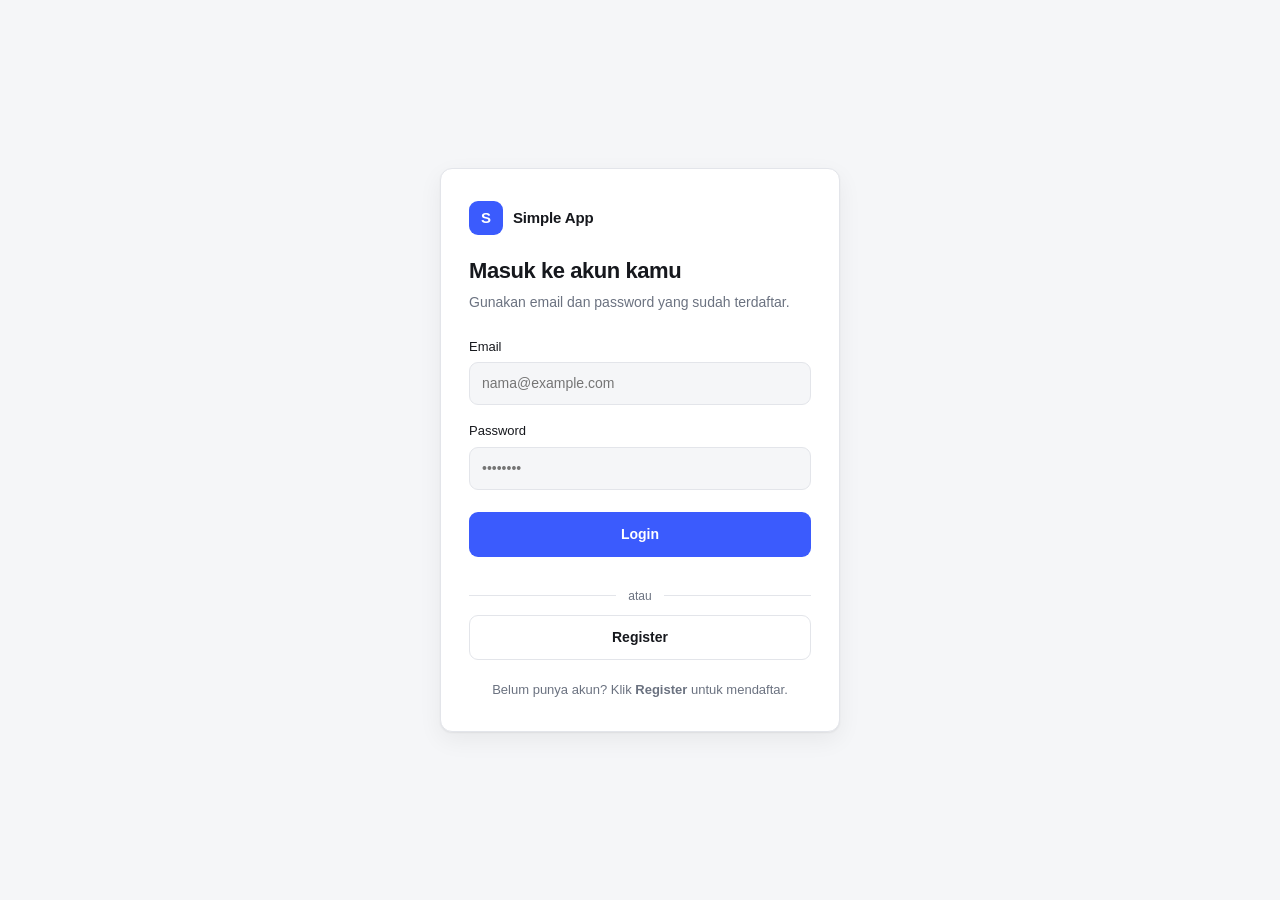
==== home.html @ a9358f08 "Add simple login, register and homepage Static prototype with three pages: login (email + password)," ====
<!doctype html>
<html lang="id">
<head>
  <meta charset="utf-8">
  <meta name="viewport" content="width=device-width, initial-scale=1">
  <title>Homepage — Simple App</title>
  <link rel="stylesheet" href="css/style.css">
</head>
<body>
  <header class="topbar">
    <div class="topbar-inner">
      <div class="brand">
        <div class="brand-mark">S</div>
        <div class="brand-name">Simple App</div>
      </div>
      <button type="button" class="btn-logout" id="logout-btn">Logout</button>
    </div>
  </header>

  <main class="page">
    <section class="hero">
      <h1>Halo, <span id="user-name">pengguna</span> 👋</h1>
      <p>Kamu login sebagai <span id="user-email">—</span>.</p>
    </section>

    <section class="grid">
      <div class="tile">
        <p class="stat">12</p>
        <h2>Tugas aktif</h2>
        <p>Pekerjaan yang sedang berjalan minggu ini.</p>
      </div>
      <div class="tile">
        <p class="stat">4</p>
        <h2>Notifikasi</h2>
        <p>Pesan baru yang belum kamu baca.</p>
      </div>
      <div class="tile">
        <p class="stat">98%</p>
        <h2>Uptime</h2>
        <p>Ketersediaan layanan 30 hari terakhir.</p>
      </div>
    </section>

    <section class="grid">
      <div class="tile">
        <h2>Profil</h2>
        <p>Atur nama, email, dan preferensi akun kamu.</p>
      </div>
      <div class="tile">
        <h2>Pengaturan</h2>
        <p>Kelola keamanan, notifikasi, dan tampilan.</p>
      </div>
      <div class="tile">
        <h2>Bantuan</h2>
        <p>Panduan singkat dan kontak dukungan.</p>
      </div>
    </section>

    <p class="note">
      Catatan: ini prototipe tampilan. Login dan registrasi disimpan di
      localStorage browser, bukan di server — belum aman untuk data nyata.
    </p>
  </main>

  <script src="js/auth.js"></script>
  <script>
    (function () {
      var user = Auth.requireAuth('index.html');
      if (!user) return;

      document.getElementById('user-name').textContent = user.name;
      document.getElementById('user-email').textContent = user.email;

      document.getElementById('logout-btn').addEventListener('click', function () {
        Auth.logout();
        location.replace('index.html');
      });
    })();
  </script>
</body>
</html>
---- css/style.css ----
/* ---------- Design tokens ---------- */
:root {
  --bg: #f5f6f8;
  --surface: #ffffff;
  --border: #e3e5ea;
  --text: #16181d;
  --text-muted: #6b7280;
  --accent: #3b5bfd;
  --accent-hover: #2f4ae0;
  --accent-soft: #eef1ff;
  --danger: #c0392b;
  --danger-soft: #fdecea;
  --success: #1e7d55;
  --success-soft: #e6f5ee;
  --radius: 12px;
  --shadow: 0 1px 2px rgba(16, 18, 24, .06), 0 8px 24px rgba(16, 18, 24, .06);
  --font: -apple-system, BlinkMacSystemFont, "Segoe UI", Roboto, Helvetica, Arial, sans-serif;
}

@media (prefers-color-scheme: dark) {
  :root:not([data-theme="light"]) {
    --bg: #101216;
    --surface: #181b21;
    --border: #272b34;
    --text: #f2f3f5;
    --text-muted: #9aa1ad;
    --accent: #7d93ff;
    --accent-hover: #93a6ff;
    --accent-soft: #1d2233;
    --danger: #ff8a7a;
    --danger-soft: #2d1b1a;
    --success: #6fd6a8;
    --success-soft: #16281f;
    --shadow: 0 1px 2px rgba(0, 0, 0, .4), 0 8px 24px rgba(0, 0, 0, .35);
  }
}

:root[data-theme="dark"] {
  --bg: #101216;
  --surface: #181b21;
  --border: #272b34;
  --text: #f2f3f5;
  --text-muted: #9aa1ad;
  --accent: #7d93ff;
  --accent-hover: #93a6ff;
  --accent-soft: #1d2233;
  --danger: #ff8a7a;
  --danger-soft: #2d1b1a;
  --success: #6fd6a8;
  --success-soft: #16281f;
  --shadow: 0 1px 2px rgba(0, 0, 0, .4), 0 8px 24px rgba(0, 0, 0, .35);
}

* { box-sizing: border-box; }

body {
  margin: 0;
  min-height: 100vh;
  background: var(--bg);
  color: var(--text);
  font-family: var(--font);
  font-size: 15px;
  line-height: 1.5;
  -webkit-font-smoothing: antialiased;
}

a { color: var(--accent); text-decoration: none; }
a:hover { text-decoration: underline; }

/* ---------- Auth pages ---------- */
.auth-wrap {
  min-height: 100vh;
  display: flex;
  align-items: center;
  justify-content: center;
  padding: 32px 16px;
}

.card {
  width: 100%;
  max-width: 400px;
  background: var(--surface);
  border: 1px solid var(--border);
  border-radius: var(--radius);
  box-shadow: var(--shadow);
  padding: 32px 28px;
}

.brand {
  display: flex;
  align-items: center;
  gap: 10px;
  margin-bottom: 22px;
}

.brand-mark {
  width: 34px;
  height: 34px;
  border-radius: 9px;
  background: var(--accent);
  color: #fff;
  display: grid;
  place-items: center;
  font-weight: 700;
  font-size: 15px;
}

.brand-name { font-weight: 600; letter-spacing: -.01em; }

h1 {
  font-size: 22px;
  line-height: 1.3;
  margin: 0 0 6px;
  letter-spacing: -.02em;
}

.subtitle {
  margin: 0 0 24px;
  color: var(--text-muted);
  font-size: 14px;
}

.field { margin-bottom: 16px; }

label {
  display: block;
  font-size: 13px;
  font-weight: 500;
  margin-bottom: 6px;
}

input[type="email"],
input[type="password"],
input[type="text"] {
  width: 100%;
  padding: 10px 12px;
  font: inherit;
  font-size: 14px;
  color: var(--text);
  background: var(--bg);
  border: 1px solid var(--border);
  border-radius: 9px;
  transition: border-color .15s, box-shadow .15s;
}

input:focus {
  outline: none;
  border-color: var(--accent);
  box-shadow: 0 0 0 3px var(--accent-soft);
}

.hint {
  display: block;
  margin-top: 6px;
  font-size: 12px;
  color: var(--text-muted);
}

.btn {
  width: 100%;
  padding: 11px 16px;
  font: inherit;
  font-size: 14px;
  font-weight: 600;
  border-radius: 9px;
  border: 1px solid transparent;
  cursor: pointer;
  transition: background .15s, border-color .15s, color .15s;
}

.btn-primary { background: var(--accent); color: #fff; }
.btn-primary:hover { background: var(--accent-hover); }

.btn-secondary {
  background: transparent;
  color: var(--text);
  border-color: var(--border);
}
.btn-secondary:hover { border-color: var(--accent); color: var(--accent); }

.btn-row { display: grid; gap: 10px; margin-top: 22px; }

.divider {
  display: flex;
  align-items: center;
  gap: 12px;
  margin: 20px 0 0;
  color: var(--text-muted);
  font-size: 12px;
}
.divider::before,
.divider::after {
  content: "";
  flex: 1;
  height: 1px;
  background: var(--border);
}

.msg {
  display: none;
  margin-bottom: 18px;
  padding: 10px 12px;
  border-radius: 9px;
  font-size: 13px;
}
.msg.show { display: block; }
.msg.error { background: var(--danger-soft); color: var(--danger); }
.msg.success { background: var(--success-soft); color: var(--success); }

.footnote {
  margin: 20px 0 0;
  text-align: center;
  font-size: 13px;
  color: var(--text-muted);
}

/* ---------- Homepage ---------- */
.topbar {
  background: var(--surface);
  border-bottom: 1px solid var(--border);
  position: sticky;
  top: 0;
  z-index: 10;
}

.topbar-inner {
  max-width: 920px;
  margin: 0 auto;
  padding: 14px 16px;
  display: flex;
  align-items: center;
  justify-content: space-between;
  gap: 16px;
}

.topbar .brand { margin-bottom: 0; }

.btn-logout {
  width: auto;
  padding: 8px 14px;
  font-size: 13px;
  background: transparent;
  color: var(--text);
  border: 1px solid var(--border);
  border-radius: 8px;
  cursor: pointer;
  font-family: inherit;
  font-weight: 500;
}
.btn-logout:hover { border-color: var(--danger); color: var(--danger); }

main.page {
  max-width: 920px;
  margin: 0 auto;
  padding: 36px 16px 64px;
}

.hero h1 { font-size: 28px; margin-bottom: 8px; }
.hero p { color: var(--text-muted); margin: 0; }

.grid {
  display: grid;
  grid-template-columns: repeat(auto-fit, minmax(230px, 1fr));
  gap: 16px;
  margin-top: 28px;
}

.tile {
  background: var(--surface);
  border: 1px solid var(--border);
  border-radius: var(--radius);
  padding: 20px;
}

.tile h2 {
  font-size: 15px;
  margin: 0 0 6px;
  letter-spacing: -.01em;
}

.tile p {
  margin: 0;
  font-size: 14px;
  color: var(--text-muted);
}

.tile .stat {
  font-size: 26px;
  font-weight: 700;
  letter-spacing: -.02em;
  margin: 0 0 2px;
}

.note {
  margin-top: 28px;
  padding: 14px 16px;
  border-left: 3px solid var(--accent);
  background: var(--accent-soft);
  border-radius: 0 9px 9px 0;
  font-size: 13px;
  color: var(--text-muted);
}

@media (max-width: 480px) {
  .card { padding: 26px 20px; }
  .hero h1 { font-size: 23px; }
}
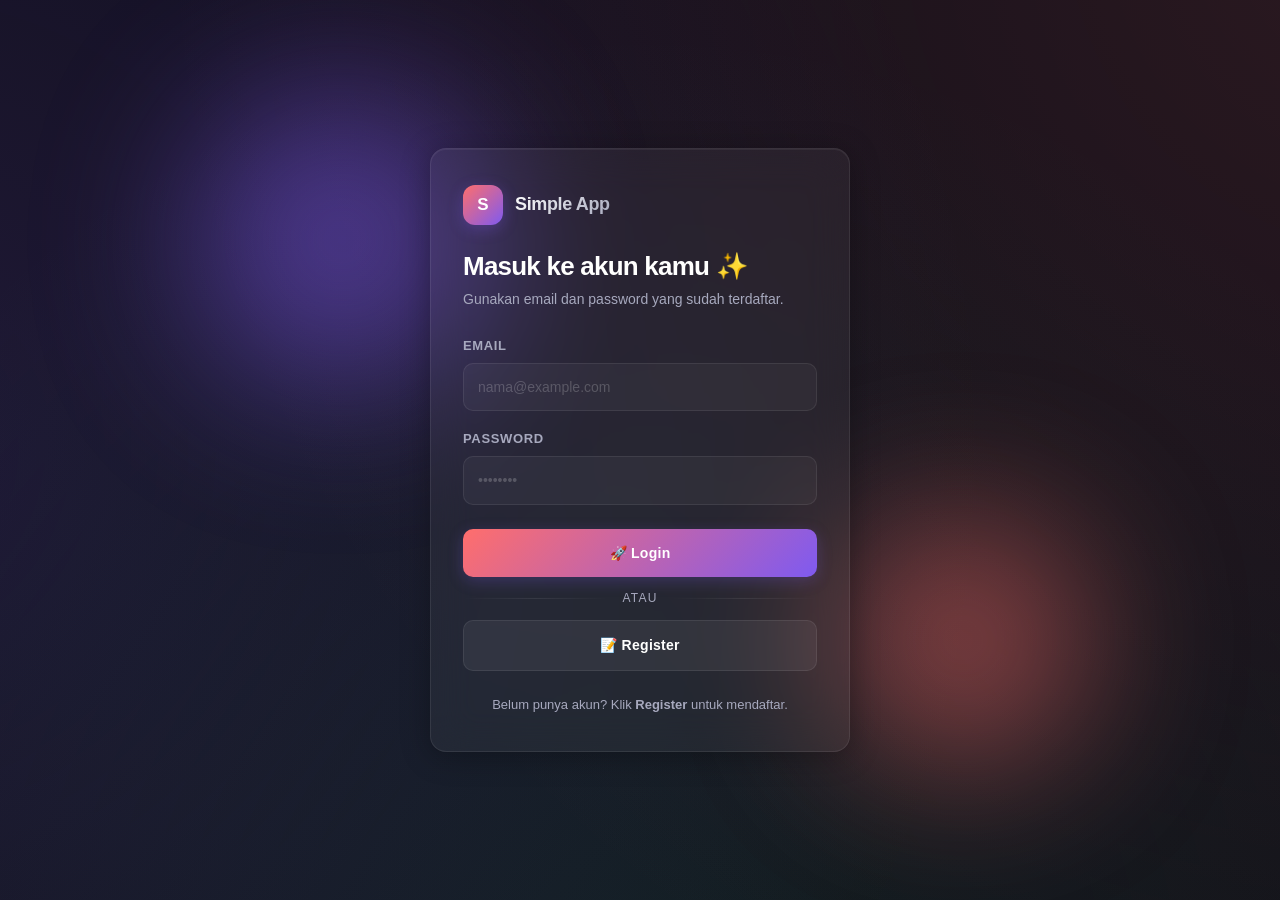
==== commit 4a69c6d9: "✨ Revamp UI: glassmorphism, animated gradients, micro-interactions" ====
--- a/home.html
+++ b/home.html
@@ -13,7 +13,7 @@
         <div class="brand-mark">S</div>
         <div class="brand-name">Simple App</div>
       </div>
-      <button type="button" class="btn-logout" id="logout-btn">Logout</button>
+      <button type="button" class="btn-logout" id="logout-btn">🚪 Logout</button>
     </div>
   </header>
 
@@ -26,38 +26,38 @@
     <section class="grid">
       <div class="tile">
         <p class="stat">12</p>
-        <h2>Tugas aktif</h2>
+        <h2>📋 Tugas aktif</h2>
         <p>Pekerjaan yang sedang berjalan minggu ini.</p>
       </div>
       <div class="tile">
         <p class="stat">4</p>
-        <h2>Notifikasi</h2>
+        <h2>🔔 Notifikasi</h2>
         <p>Pesan baru yang belum kamu baca.</p>
       </div>
       <div class="tile">
         <p class="stat">98%</p>
-        <h2>Uptime</h2>
+        <h2>⚡ Uptime</h2>
         <p>Ketersediaan layanan 30 hari terakhir.</p>
       </div>
     </section>
 
     <section class="grid">
       <div class="tile">
-        <h2>Profil</h2>
+        <h2>👤 Profil</h2>
         <p>Atur nama, email, dan preferensi akun kamu.</p>
       </div>
       <div class="tile">
-        <h2>Pengaturan</h2>
+        <h2>⚙️ Pengaturan</h2>
         <p>Kelola keamanan, notifikasi, dan tampilan.</p>
       </div>
       <div class="tile">
-        <h2>Bantuan</h2>
+        <h2>💬 Bantuan</h2>
         <p>Panduan singkat dan kontak dukungan.</p>
       </div>
     </section>
 
     <p class="note">
-      Catatan: ini prototipe tampilan. Login dan registrasi disimpan di
+      📌 Catatan: ini prototipe tampilan. Login dan registrasi disimpan di
       localStorage browser, bukan di server — belum aman untuk data nyata.
     </p>
   </main>
--- a/css/style.css
+++ b/css/style.css
@@ -1,55 +1,35 @@
 /* ---------- Design tokens ---------- */
 :root {
-  --bg: #f5f6f8;
-  --surface: #ffffff;
-  --border: #e3e5ea;
-  --text: #16181d;
-  --text-muted: #6b7280;
-  --accent: #3b5bfd;
-  --accent-hover: #2f4ae0;
-  --accent-soft: #eef1ff;
-  --danger: #c0392b;
-  --danger-soft: #fdecea;
-  --success: #1e7d55;
-  --success-soft: #e6f5ee;
-  --radius: 12px;
-  --shadow: 0 1px 2px rgba(16, 18, 24, .06), 0 8px 24px rgba(16, 18, 24, .06);
-  --font: -apple-system, BlinkMacSystemFont, "Segoe UI", Roboto, Helvetica, Arial, sans-serif;
-}
-
-@media (prefers-color-scheme: dark) {
-  :root:not([data-theme="light"]) {
-    --bg: #101216;
-    --surface: #181b21;
-    --border: #272b34;
-    --text: #f2f3f5;
-    --text-muted: #9aa1ad;
-    --accent: #7d93ff;
-    --accent-hover: #93a6ff;
-    --accent-soft: #1d2233;
-    --danger: #ff8a7a;
-    --danger-soft: #2d1b1a;
-    --success: #6fd6a8;
-    --success-soft: #16281f;
-    --shadow: 0 1px 2px rgba(0, 0, 0, .4), 0 8px 24px rgba(0, 0, 0, .35);
-  }
-}
-
-:root[data-theme="dark"] {
-  --bg: #101216;
-  --surface: #181b21;
-  --border: #272b34;
-  --text: #f2f3f5;
-  --text-muted: #9aa1ad;
-  --accent: #7d93ff;
-  --accent-hover: #93a6ff;
-  --accent-soft: #1d2233;
-  --danger: #ff8a7a;
-  --danger-soft: #2d1b1a;
-  --success: #6fd6a8;
-  --success-soft: #16281f;
-  --shadow: 0 1px 2px rgba(0, 0, 0, .4), 0 8px 24px rgba(0, 0, 0, .35);
-}
+  --bg: #0f0e17;
+  --surface: rgba(255, 255, 255, 0.06);
+  --surface-solid: #1a1a2e;
+  --border: rgba(255, 255, 255, 0.08);
+  --text: #fffffe;
+  --text-muted: #a7a9be;
+  --accent: #ff6e6c;
+  --accent-hover: #ff8a88;
+  --accent-soft: rgba(255, 110, 108, 0.12);
+  --secondary: #7f5af0;
+  --secondary-hover: #9b7bfc;
+  --secondary-soft: rgba(127, 90, 240, 0.12);
+  --danger: #ff6e6c;
+  --danger-soft: rgba(255, 110, 108, 0.12);
+  --success: #2cb67d;
+  --success-soft: rgba(44, 182, 125, 0.12);
+  --radius: 16px;
+  --radius-sm: 10px;
+  --shadow: 0 4px 30px rgba(0, 0, 0, 0.3);
+  --glass-blur: blur(20px);
+  --font: 'Inter', -apple-system, BlinkMacSystemFont, "Segoe UI", Roboto, Helvetica, Arial, sans-serif;
+
+  /* Gradient palette */
+  --grad-1: #ff6e6c;
+  --grad-2: #7f5af0;
+  --grad-3: #2cb67d;
+  --grad-4: #e45858;
+}
+
+@import url('https://fonts.googleapis.com/css2?family=Inter:wght@400;500;600;700;800&display=swap');
 
 * { box-sizing: border-box; }
 
@@ -60,12 +40,36 @@
   color: var(--text);
   font-family: var(--font);
   font-size: 15px;
-  line-height: 1.5;
+  line-height: 1.6;
   -webkit-font-smoothing: antialiased;
-}
-
-a { color: var(--accent); text-decoration: none; }
-a:hover { text-decoration: underline; }
+  overflow-x: hidden;
+}
+
+/* ---------- Animated background ---------- */
+body::before {
+  content: "";
+  position: fixed;
+  top: -50%;
+  left: -50%;
+  width: 200%;
+  height: 200%;
+  background:
+    radial-gradient(circle at 20% 50%, rgba(127, 90, 240, 0.15) 0%, transparent 50%),
+    radial-gradient(circle at 80% 20%, rgba(255, 110, 108, 0.12) 0%, transparent 50%),
+    radial-gradient(circle at 50% 80%, rgba(44, 182, 125, 0.1) 0%, transparent 50%);
+  animation: bgShift 15s ease-in-out infinite alternate;
+  z-index: -1;
+  pointer-events: none;
+}
+
+@keyframes bgShift {
+  0%   { transform: translate(0, 0) rotate(0deg); }
+  50%  { transform: translate(-5%, 3%) rotate(3deg); }
+  100% { transform: translate(3%, -5%) rotate(-2deg); }
+}
+
+a { color: var(--accent); text-decoration: none; transition: color .2s; }
+a:hover { color: var(--accent-hover); text-decoration: underline; }
 
 /* ---------- Auth pages ---------- */
 .auth-wrap {
@@ -74,79 +78,150 @@
   align-items: center;
   justify-content: center;
   padding: 32px 16px;
+  position: relative;
+}
+
+/* Floating orbs behind the card */
+.auth-wrap::before,
+.auth-wrap::after {
+  content: "";
+  position: absolute;
+  border-radius: 50%;
+  filter: blur(80px);
+  opacity: 0.5;
+  z-index: 0;
+  animation: float 8s ease-in-out infinite alternate;
+}
+
+.auth-wrap::before {
+  width: 300px;
+  height: 300px;
+  background: var(--secondary);
+  top: 10%;
+  left: 15%;
+}
+
+.auth-wrap::after {
+  width: 250px;
+  height: 250px;
+  background: var(--accent);
+  bottom: 15%;
+  right: 15%;
+  animation-delay: -4s;
+}
+
+@keyframes float {
+  0%   { transform: translate(0, 0) scale(1); }
+  100% { transform: translate(30px, -20px) scale(1.1); }
 }
 
 .card {
   width: 100%;
-  max-width: 400px;
-  background: var(--surface);
+  max-width: 420px;
+  background: rgba(255, 255, 255, 0.05);
+  backdrop-filter: var(--glass-blur);
+  -webkit-backdrop-filter: var(--glass-blur);
   border: 1px solid var(--border);
   border-radius: var(--radius);
-  box-shadow: var(--shadow);
-  padding: 32px 28px;
+  box-shadow:
+    var(--shadow),
+    inset 0 1px 0 rgba(255, 255, 255, 0.06);
+  padding: 36px 32px;
+  position: relative;
+  z-index: 1;
+  animation: cardIn 0.6s cubic-bezier(0.16, 1, 0.3, 1) forwards;
+  opacity: 0;
+  transform: translateY(20px);
+}
+
+@keyframes cardIn {
+  to { opacity: 1; transform: translateY(0); }
 }
 
 .brand {
   display: flex;
   align-items: center;
-  gap: 10px;
-  margin-bottom: 22px;
+  gap: 12px;
+  margin-bottom: 26px;
 }
 
 .brand-mark {
-  width: 34px;
-  height: 34px;
-  border-radius: 9px;
-  background: var(--accent);
+  width: 40px;
+  height: 40px;
+  border-radius: 12px;
+  background: linear-gradient(135deg, var(--accent) 0%, var(--secondary) 100%);
   color: #fff;
   display: grid;
   place-items: center;
+  font-weight: 800;
+  font-size: 17px;
+  box-shadow: 0 4px 15px rgba(127, 90, 240, 0.3);
+  transition: transform .3s cubic-bezier(0.34, 1.56, 0.64, 1);
+}
+
+.brand-mark:hover {
+  transform: rotate(-8deg) scale(1.1);
+}
+
+.brand-name {
   font-weight: 700;
-  font-size: 15px;
-}
-
-.brand-name { font-weight: 600; letter-spacing: -.01em; }
+  font-size: 18px;
+  letter-spacing: -.02em;
+  background: linear-gradient(135deg, var(--text) 0%, var(--text-muted) 100%);
+  -webkit-background-clip: text;
+  -webkit-text-fill-color: transparent;
+  background-clip: text;
+}
 
 h1 {
-  font-size: 22px;
-  line-height: 1.3;
+  font-size: 26px;
+  line-height: 1.2;
   margin: 0 0 6px;
-  letter-spacing: -.02em;
+  letter-spacing: -.03em;
+  font-weight: 800;
 }
 
 .subtitle {
-  margin: 0 0 24px;
+  margin: 0 0 26px;
   color: var(--text-muted);
   font-size: 14px;
 }
 
-.field { margin-bottom: 16px; }
+.field { margin-bottom: 18px; }
 
 label {
   display: block;
   font-size: 13px;
-  font-weight: 500;
+  font-weight: 600;
   margin-bottom: 6px;
+  color: var(--text-muted);
+  text-transform: uppercase;
+  letter-spacing: 0.05em;
 }
 
 input[type="email"],
 input[type="password"],
 input[type="text"] {
   width: 100%;
-  padding: 10px 12px;
+  padding: 12px 14px;
   font: inherit;
   font-size: 14px;
   color: var(--text);
-  background: var(--bg);
+  background: rgba(255, 255, 255, 0.04);
   border: 1px solid var(--border);
-  border-radius: 9px;
-  transition: border-color .15s, box-shadow .15s;
+  border-radius: var(--radius-sm);
+  transition: all .25s ease;
+}
+
+input::placeholder {
+  color: rgba(255, 255, 255, 0.2);
 }
 
 input:focus {
   outline: none;
-  border-color: var(--accent);
-  box-shadow: 0 0 0 3px var(--accent-soft);
+  border-color: var(--secondary);
+  box-shadow: 0 0 0 3px var(--secondary-soft), 0 0 20px rgba(127, 90, 240, 0.1);
+  background: rgba(255, 255, 255, 0.06);
 }
 
 .hint {
@@ -156,59 +231,107 @@
   color: var(--text-muted);
 }
 
+/* ---------- Buttons ---------- */
 .btn {
   width: 100%;
-  padding: 11px 16px;
+  padding: 13px 20px;
   font: inherit;
   font-size: 14px;
-  font-weight: 600;
-  border-radius: 9px;
-  border: 1px solid transparent;
+  font-weight: 700;
+  border-radius: var(--radius-sm);
+  border: none;
   cursor: pointer;
-  transition: background .15s, border-color .15s, color .15s;
-}
-
-.btn-primary { background: var(--accent); color: #fff; }
-.btn-primary:hover { background: var(--accent-hover); }
+  transition: all .25s cubic-bezier(0.34, 1.56, 0.64, 1);
+  position: relative;
+  overflow: hidden;
+  letter-spacing: 0.02em;
+}
+
+.btn::after {
+  content: "";
+  position: absolute;
+  inset: 0;
+  background: linear-gradient(rgba(255,255,255,0.15), transparent);
+  opacity: 0;
+  transition: opacity .25s;
+}
+
+.btn:hover::after { opacity: 1; }
+
+.btn-primary {
+  background: linear-gradient(135deg, var(--accent) 0%, var(--secondary) 100%);
+  color: #fff;
+  box-shadow: 0 4px 15px rgba(127, 90, 240, 0.25);
+}
+.btn-primary:hover {
+  transform: translateY(-2px);
+  box-shadow: 0 8px 25px rgba(127, 90, 240, 0.35);
+}
+.btn-primary:active {
+  transform: translateY(0);
+}
 
 .btn-secondary {
-  background: transparent;
+  background: rgba(255, 255, 255, 0.06);
   color: var(--text);
-  border-color: var(--border);
-}
-.btn-secondary:hover { border-color: var(--accent); color: var(--accent); }
-
-.btn-row { display: grid; gap: 10px; margin-top: 22px; }
+  border: 1px solid var(--border);
+}
+.btn-secondary:hover {
+  border-color: var(--secondary);
+  color: var(--secondary);
+  background: var(--secondary-soft);
+  transform: translateY(-2px);
+}
+
+.btn-row { display: grid; gap: 12px; margin-top: 24px; }
 
 .divider {
   display: flex;
   align-items: center;
-  gap: 12px;
-  margin: 20px 0 0;
+  gap: 14px;
+  margin: 0;
   color: var(--text-muted);
   font-size: 12px;
+  text-transform: uppercase;
+  letter-spacing: 0.1em;
 }
 .divider::before,
 .divider::after {
   content: "";
   flex: 1;
   height: 1px;
-  background: var(--border);
-}
-
+  background: linear-gradient(90deg, transparent, var(--border), transparent);
+}
+
+/* ---------- Messages ---------- */
 .msg {
   display: none;
-  margin-bottom: 18px;
-  padding: 10px 12px;
-  border-radius: 9px;
+  margin-bottom: 20px;
+  padding: 12px 14px;
+  border-radius: var(--radius-sm);
   font-size: 13px;
-}
-.msg.show { display: block; }
-.msg.error { background: var(--danger-soft); color: var(--danger); }
-.msg.success { background: var(--success-soft); color: var(--success); }
+  font-weight: 500;
+  border-left: 3px solid transparent;
+}
+.msg.show { display: block; animation: msgIn .3s ease; }
+.msg.error {
+  background: var(--danger-soft);
+  color: var(--danger);
+  border-left-color: var(--danger);
+}
+.msg.success {
+  background: var(--success-soft);
+  color: var(--success);
+  border-left-color: var(--success);
+}
+
+@keyframes msgIn {
+  from { opacity: 0; transform: translateY(-8px); }
+  to   { opacity: 1; transform: translateY(0); }
+}
 
 .footnote {
-  margin: 20px 0 0;
+  margin: 24px 0 0;
   text-align: center;
   font-size: 13px;
   color: var(--text-muted);
@@ -216,7 +339,9 @@
 
 /* ---------- Homepage ---------- */
 .topbar {
-  background: var(--surface);
+  background: rgba(255, 255, 255, 0.03);
+  backdrop-filter: blur(16px);
+  -webkit-backdrop-filter: blur(16px);
   border-bottom: 1px solid var(--border);
   position: sticky;
   top: 0;
@@ -224,9 +349,9 @@
 }
 
 .topbar-inner {
-  max-width: 920px;
+  max-width: 1000px;
   margin: 0 auto;
-  padding: 14px 16px;
+  padding: 16px 20px;
   display: flex;
   align-items: center;
   justify-content: space-between;
@@ -237,71 +362,196 @@
 
 .btn-logout {
   width: auto;
-  padding: 8px 14px;
+  padding: 8px 18px;
   font-size: 13px;
-  background: transparent;
-  color: var(--text);
+  font-weight: 600;
+  background: rgba(255, 255, 255, 0.05);
+  color: var(--text-muted);
   border: 1px solid var(--border);
-  border-radius: 8px;
+  border-radius: var(--radius-sm);
   cursor: pointer;
   font-family: inherit;
-  font-weight: 500;
-}
-.btn-logout:hover { border-color: var(--danger); color: var(--danger); }
+  transition: all .25s ease;
+}
+.btn-logout:hover {
+  border-color: var(--danger);
+  color: var(--danger);
+  background: var(--danger-soft);
+}
 
 main.page {
-  max-width: 920px;
+  max-width: 1000px;
   margin: 0 auto;
-  padding: 36px 16px 64px;
-}
-
-.hero h1 { font-size: 28px; margin-bottom: 8px; }
-.hero p { color: var(--text-muted); margin: 0; }
+  padding: 40px 20px 80px;
+}
+
+/* Hero section with gradient text */
+.hero {
+  margin-bottom: 8px;
+  animation: fadeUp .6s ease forwards;
+  opacity: 0;
+}
+
+@keyframes fadeUp {
+  from { opacity: 0; transform: translateY(16px); }
+  to   { opacity: 1; transform: translateY(0); }
+}
+
+.hero h1 {
+  font-size: 36px;
+  margin-bottom: 8px;
+  font-weight: 800;
+  background: linear-gradient(135deg, var(--text) 0%, var(--accent) 50%, var(--secondary) 100%);
+  -webkit-background-clip: text;
+  -webkit-text-fill-color: transparent;
+  background-clip: text;
+  background-size: 200% auto;
+  animation: shimmer 3s ease-in-out infinite alternate;
+}
+
+@keyframes shimmer {
+  from { background-position: 0% center; }
+  to   { background-position: 100% center; }
+}
+
+.hero p { color: var(--text-muted); margin: 0; font-size: 16px; }
 
 .grid {
   display: grid;
-  grid-template-columns: repeat(auto-fit, minmax(230px, 1fr));
-  gap: 16px;
-  margin-top: 28px;
+  grid-template-columns: repeat(auto-fit, minmax(260px, 1fr));
+  gap: 18px;
+  margin-top: 32px;
 }
 
 .tile {
-  background: var(--surface);
+  background: rgba(255, 255, 255, 0.04);
+  backdrop-filter: blur(10px);
+  -webkit-backdrop-filter: blur(10px);
   border: 1px solid var(--border);
   border-radius: var(--radius);
-  padding: 20px;
+  padding: 24px;
+  transition: all .3s cubic-bezier(0.34, 1.56, 0.64, 1);
+  position: relative;
+  overflow: hidden;
+  cursor: default;
+
+  /* stagger animation */
+  animation: tileIn .5s ease forwards;
+  opacity: 0;
+  transform: translateY(20px);
+}
+
+.tile:nth-child(1) { animation-delay: .1s; }
+.tile:nth-child(2) { animation-delay: .2s; }
+.tile:nth-child(3) { animation-delay: .3s; }
+
+@keyframes tileIn {
+  to { opacity: 1; transform: translateY(0); }
+}
+
+/* Gradient accent border on hover */
+.tile::before {
+  content: "";
+  position: absolute;
+  top: 0;
+  left: 0;
+  right: 0;
+  height: 3px;
+  background: linear-gradient(90deg, var(--accent), var(--secondary), var(--success));
+  transform: scaleX(0);
+  transform-origin: left;
+  transition: transform .4s ease;
+}
+
+.tile:hover::before {
+  transform: scaleX(1);
+}
+
+.tile:hover {
+  transform: translateY(-4px);
+  border-color: rgba(255, 255, 255, 0.12);
+  box-shadow: 0 8px 30px rgba(0, 0, 0, 0.3);
+}
+
+/* Glow effect on hover */
+.tile::after {
+  content: "";
+  position: absolute;
+  top: -50%;
+  left: -50%;
+  width: 200%;
+  height: 200%;
+  background: radial-gradient(circle at center, rgba(127, 90, 240, 0.05) 0%, transparent 70%);
+  opacity: 0;
+  transition: opacity .3s;
+}
+
+.tile:hover::after {
+  opacity: 1;
 }
 
 .tile h2 {
   font-size: 15px;
+  font-weight: 700;
   margin: 0 0 6px;
   letter-spacing: -.01em;
+  position: relative;
+  z-index: 1;
 }
 
 .tile p {
   margin: 0;
   font-size: 14px;
   color: var(--text-muted);
+  position: relative;
+  z-index: 1;
 }
 
 .tile .stat {
-  font-size: 26px;
-  font-weight: 700;
-  letter-spacing: -.02em;
-  margin: 0 0 2px;
-}
+  font-size: 32px;
+  font-weight: 800;
+  letter-spacing: -.03em;
+  margin: 0 0 4px;
+  position: relative;
+  z-index: 1;
+}
+
+/* Color-code the stat tiles */
+.grid:first-of-type .tile:nth-child(1) .stat { color: var(--accent); }
+.grid:first-of-type .tile:nth-child(2) .stat { color: var(--secondary); }
+.grid:first-of-type .tile:nth-child(3) .stat { color: var(--success); }
 
 .note {
-  margin-top: 28px;
-  padding: 14px 16px;
-  border-left: 3px solid var(--accent);
-  background: var(--accent-soft);
-  border-radius: 0 9px 9px 0;
+  margin-top: 36px;
+  padding: 16px 20px;
+  border-left: 3px solid var(--secondary);
+  background: var(--secondary-soft);
+  border-radius: 0 var(--radius-sm) var(--radius-sm) 0;
   font-size: 13px;
   color: var(--text-muted);
-}
-
+  backdrop-filter: blur(10px);
+}
+
+/* ---------- Responsive ---------- */
 @media (max-width: 480px) {
-  .card { padding: 26px 20px; }
-  .hero h1 { font-size: 23px; }
-}
+  .card { padding: 28px 22px; }
+  .hero h1 { font-size: 26px; }
+  .grid { grid-template-columns: 1fr; }
+}
+
+/* ---------- Scrollbar ---------- */
+::-webkit-scrollbar { width: 6px; }
+::-webkit-scrollbar-track { background: transparent; }
+::-webkit-scrollbar-thumb {
+  background: rgba(255, 255, 255, 0.1);
+  border-radius: 3px;
+}
+::-webkit-scrollbar-thumb:hover {
+  background: rgba(255, 255, 255, 0.2);
+}
+
+/* ---------- Selection ---------- */
+::selection {
+  background: rgba(127, 90, 240, 0.3);
+  color: #fff;
+}
